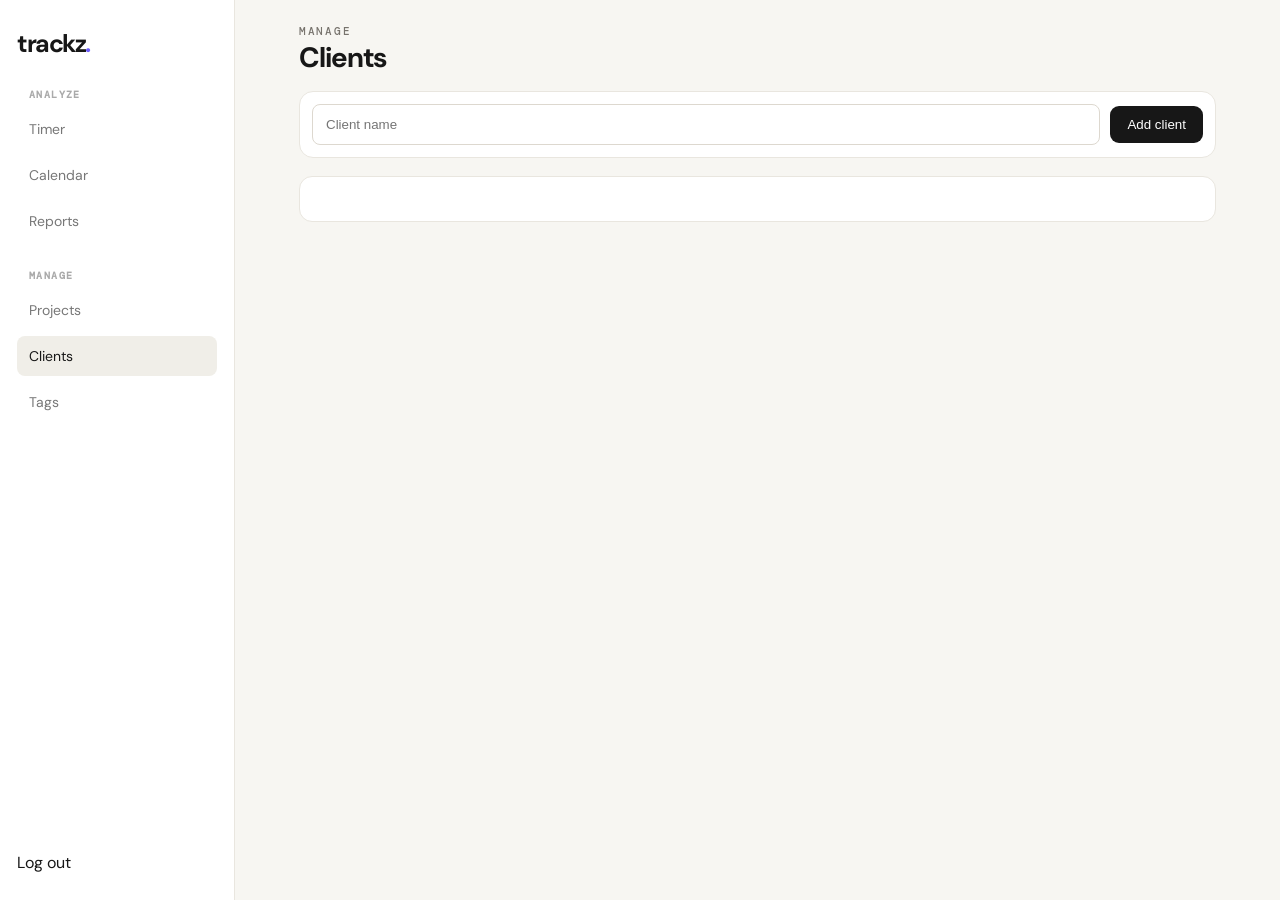
==== docs/clients.html @ 1e7710cb "Match the Toggl Track timer layout in Trackz style. Add the top entry bar, List/Calendar/Timesheet v" ====
<!doctype html>
<html>
<head>
  <meta charset="utf-8">
  <meta name="viewport" content="width=device-width,initial-scale=1">
  <title>Clients — Trackz</title>
  <link rel="stylesheet" href="css/trackz.css">
</head>
<body class="app">
  <aside>
    <a class="brand" href="timer.html">trackz<span>.</span></a>
    <p class="nav-label">Analyze</p>
    <nav class="side tight">
      <a href="timer.html">Timer</a>
      <a href="timer.html?view=calendar">Calendar</a>
      <a href="dashboard.html">Reports</a>
    </nav>
    <p class="nav-label">Manage</p>
    <nav class="side tight">
      <a href="projects.html">Projects</a>
      <a class="active" href="clients.html">Clients</a>
      <a href="tags.html">Tags</a>
    </nav>
    <div class="side-bottom"><a href="#" id="logout">Log out</a></div>
  </aside>
  <main class="content">
    <div id="trackbar"></div>
    <header class="top slim"><div><div class="eyebrow">MANAGE</div><h1>Clients</h1></div></header>
    <form class="quick-add" id="addClient">
      <input name="name" required placeholder="Client name">
      <button class="btn" type="submit">Add client</button>
    </form>
    <div id="list" class="panel"></div>
  </main>
  <script src="js/app.js"></script>
  <script>
    (async () => {
      await requireUser();
      await mountTrackbar();
      async function load() {
        const [clients, projects] = await Promise.all([api('/api/clients'), api('/api/projects')]);
        const names = [...clients.map(c => c.name), ...projects.map(p => p.client).filter(Boolean)];
        const unique = [...new Set(names)];
        document.querySelector('#list').innerHTML = unique.length
          ? unique.map(n => `<div class="row"><main><b>${esc(n)}</b><small>${projects.filter(p => p.client === n).length} projects</small></main></div>`).join('')
          : '<p class="empty-copy">Add a client, then attach it when you create a project.</p>';
      }
      document.querySelector('#addClient').onsubmit = async e => {
        e.preventDefault();
        const name = e.target.name.value.trim();
        await api('/api/clients', { method: 'POST', body: JSON.stringify({ name }) });
        e.target.reset();
        await load();
      };
      await load();
    })();
  </script>
</body>
</html>
---- docs/css/trackz.css ----
@import url('https://fonts.googleapis.com/css2?family=DM+Mono:wght@400;500&family=DM+Sans:wght@400;500;600;700&display=swap');
:root{--ink:#171717;--muted:#77736d;--line:#e9e6df;--paper:#f7f6f2;--white:#fff;--accent:#6d5dfc;--green:#21a36a}*{box-sizing:border-box}body{margin:0;color:var(--ink);background:var(--paper);font-family:'DM Sans',sans-serif}a{text-decoration:none;color:inherit}.brand{font-weight:700;font-size:25px;letter-spacing:-1.5px}.brand span{color:var(--accent)}.btn{border:0;background:var(--ink);color:#fff;border-radius:9px;padding:11px 17px;font:600 14px inherit;cursor:pointer;display:inline-flex;align-items:center;justify-content:center}.btn:hover{transform:translateY(-1px)}.btn.big{padding:14px 22px}.btn.ghost{background:transparent;color:var(--ink);border:1px solid var(--line)}.landing nav{height:78px;display:flex;align-items:center;justify-content:space-between;max-width:1160px;margin:auto;padding:0 28px}.landing nav div{display:flex;align-items:center;gap:24px;font-size:14px}.hero{max-width:1080px;margin:70px auto 90px;padding:0 30px;position:relative}.eyebrow{font:500 11px 'DM Mono';letter-spacing:1.7px;color:var(--muted)}h1{font-size:64px;line-height:1.03;letter-spacing:-3px;margin:14px 0 22px}.hero h1 em{font-style:normal;color:var(--accent)}.hero p{max-width:560px;color:var(--muted);font-size:19px;line-height:1.6}.actions{display:flex;gap:24px;align-items:center;margin-top:30px}.textlink{font-size:14px;font-weight:600}.hero-card{position:absolute;right:30px;top:55px;background:#171717;color:#fff;width:350px;padding:26px;border-radius:16px;box-shadow:0 24px 60px #0002;transform:rotate(2deg)}.mini-top{display:flex;justify-content:space-between;color:#aaa}.mini-top span{color:#65d59c;font-size:12px}.timer-preview{font:500 44px 'DM Mono';margin:50px 0 35px}.fake-row{border-top:1px solid #333;padding-top:18px;display:flex;gap:12px;align-items:center}.fake-row i{width:8px;height:8px;border-radius:50%;background:var(--accent)}.fake-row small{margin-left:auto;color:#aaa}.features{max-width:1080px;margin:auto;padding:45px 30px 100px;display:grid;grid-template-columns:repeat(3,1fr);gap:45px;border-top:1px solid var(--line)}.features b{font:12px 'DM Mono';color:var(--accent)}.features h3{font-size:20px;margin:18px 0 8px}.features p{color:var(--muted);line-height:1.6}footer{padding:30px;text-align:center;color:#aaa;font-size:12px}footer a{color:#888}.legal{max-width:760px;margin:40px auto 80px;padding:0 28px}.legal h1{font-size:48px;letter-spacing:-2px}.legal h2{font-size:22px;margin:36px 0 10px}.legal p{color:var(--muted);line-height:1.7;font-size:16px}.auth{min-height:100vh;display:grid;place-items:center;background:#171717}.auth-card{background:#fff;width:min(430px,calc(100% - 32px));padding:42px;border-radius:16px}.auth-card h1{font-size:36px;letter-spacing:-1.8px;margin:35px 0 8px}.auth-card p{color:var(--muted);line-height:1.5}.auth-card form{display:grid;gap:16px}label{font-size:13px;font-weight:600;display:grid;gap:7px}input,select,textarea{width:100%;border:1px solid #ddd8cf;border-radius:8px;padding:12px 13px;background:#fff;font:14px inherit;color:var(--ink);outline:none}input:focus,textarea:focus,select:focus{border-color:var(--accent)}textarea{min-height:100px;resize:vertical}.oauth{display:grid;gap:10px;margin-top:24px}.oauth a,.oauth-btn{border:1px solid var(--line);padding:12px;border-radius:8px;text-align:center;font-size:13px;font-weight:600;display:flex;align-items:center;justify-content:center;gap:10px}.oauth-btn svg{width:18px;height:18px;flex-shrink:0}.oauth-btn:hover{background:#f7f6f2}.oauth-page{min-height:100vh;display:grid;place-items:center;background:#f2f2f2}.oauth-page.github{background:#0d1117;color:#e6edf3}.oauth-shell{background:#fff;width:min(430px,calc(100% - 32px));padding:40px;border-radius:16px;box-shadow:0 16px 40px #0001}.oauth-page.github .oauth-shell{background:#161b22;border:1px solid #30363d;box-shadow:none}.oauth-brand{width:48px;height:48px;display:grid;place-items:center;margin-bottom:8px}.oauth-brand svg{width:40px;height:40px}.oauth-page h1{font-size:28px;letter-spacing:-1px;margin:8px 0}.oauth-page p{color:var(--muted);margin:0 0 24px}.oauth-page.github p{color:#8b949e}.oauth-page form{display:grid;gap:14px}.oauth-page .btn.big{width:100%}.oauth-page.github .btn{background:#238636}.oauth-page.google .btn{background:#1a73e8}.oauth-back{display:inline-block;margin-top:22px;font-size:13px;font-weight:600;color:var(--accent)}.oauth-page.github .oauth-back{color:#58a6ff}.connect-card{width:min(560px,calc(100% - 32px))}.setup-steps{margin:22px 0 8px;padding-left:20px;color:var(--muted);line-height:1.55;font-size:14px}.setup-steps li{margin:0 0 14px}.setup-steps a{color:var(--accent);font-weight:600}.setup-steps code{font:12px 'DM Mono',monospace;background:#f0eee8;padding:2px 6px;border-radius:4px}.copy-row{display:flex;gap:8px;margin-top:8px}.copy-row input{font:12px 'DM Mono',monospace}.or{display:flex;align-items:center;gap:10px;color:#aaa;margin:22px 0}.or:before,.or:after{content:'';height:1px;background:var(--line);flex:1}.or span{font-size:11px}.switch{text-align:center;margin-bottom:0}.switch a{color:var(--accent);font-weight:600}.error{color:#c0392b;font-size:13px}.app{min-height:100vh;display:flex}.app aside{width:235px;background:#fff;border-right:1px solid var(--line);padding:27px 17px;display:flex;flex-direction:column}.side{margin-top:55px;display:grid;gap:6px}.side a{padding:11px 12px;border-radius:8px;color:#777;display:flex;gap:12px;font-size:14px}.side a.active,.side a:hover{background:#f0eee8;color:var(--ink)}.side-bottom{margin-top:auto}.content{flex:1;padding:40px 5vw;max-width:1400px}.top{display:flex;align-items:center;justify-content:space-between;margin-bottom:35px}.top h1{font-size:38px;letter-spacing:-2px;margin:8px 0}.user{font-size:13px;font-weight:600}.stats{display:grid;grid-template-columns:repeat(4,1fr);gap:14px;margin-bottom:25px}.stats>div,.panel{background:#fff;border:1px solid var(--line);border-radius:13px;padding:22px}.stats span,.stats small{display:block;color:var(--muted);font-size:12px}.stats strong{display:block;font:500 28px 'DM Mono';margin:14px 0 7px}.grid{display:grid;grid-template-columns:1.4fr 1fr;gap:18px}.panel-head{display:flex;justify-content:space-between;align-items:center}.panel-head h2{font-size:16px;margin:0}.panel-head a{font-size:12px;color:var(--accent);font-weight:600}.list{margin-top:18px}.list:empty:after{content:'No activity yet.';display:block;color:#aaa;padding:25px 0;text-align:center}.row{display:flex;align-items:center;padding:15px 0;border-bottom:1px solid var(--line);gap:12px}.row:last-child{border:0}.dot{width:9px;height:9px;border-radius:50%}.row main{flex:1}.row main b{font-size:13px}.row main small{display:block;color:#999;margin-top:4px}.row>time{font:12px 'DM Mono'}.timer-panel{background:#171717;color:#fff;border-radius:16px;padding:45px;text-align:center;margin-bottom:20px}.timer-input{max-width:500px;background:#292929;border-color:#444;color:#fff;text-align:center;font-size:16px}.timer-panel select{max-width:500px;background:#292929;border-color:#444;color:#fff;margin:12px}.timer-panel #clock{font:500 70px 'DM Mono';margin:45px 0}.timer-btn{background:#fff;color:#171717;min-width:160px}.project-grid{display:grid;grid-template-columns:repeat(3,1fr);gap:16px}.project-card{background:#fff;border:1px solid var(--line);border-radius:13px;padding:22px;min-height:180px}.project-card .swatch{width:12px;height:12px;border-radius:50%;display:inline-block;margin-right:8px}.project-card h3{margin:30px 0 5px}.project-card p{color:#888;font-size:13px}.modal{position:fixed;inset:0;background:#0008;display:grid;place-items:center;padding:20px}.modal.hidden{display:none}.modal-card{background:#fff;border-radius:15px;padding:30px;width:min(500px,100%);position:relative}.modal-card h2{margin-top:0}.modal-card form{display:grid;gap:15px}.close{position:absolute;right:15px;top:12px;border:0;background:none;font-size:25px;cursor:pointer}@media(max-width:900px){.hero-card{position:relative;right:auto;top:auto;margin:50px 0 0;width:100%}.features{grid-template-columns:1fr}.stats{grid-template-columns:1fr 1fr}.grid,.project-grid{grid-template-columns:1fr}.app aside{width:65px;padding:20px 8px}.side span,.side-bottom span{display:none}.side a{justify-content:center}.content{padding:28px 18px}.top h1{font-size:30px}h1{font-size:46px}.landing nav div a:not(.btn){display:none}}@media(max-width:520px){.stats{grid-template-columns:1fr}.auth-card{padding:28px}.timer-panel{padding:28px 12px}.timer-panel #clock{font-size:42px}.hero{margin-top:40px}}
.app .content{padding-top:24px;max-width:none;width:100%}
.top.slim{margin-bottom:18px}
.top.slim h1{font-size:28px;letter-spacing:-1px;margin:6px 0 0}
.hint{color:var(--muted);margin:-4px 0 18px;font-size:14px}
.trackbar{display:flex;align-items:center;gap:10px;background:#fff;border:1px solid var(--line);border-radius:14px;padding:8px 8px 8px 16px;margin-bottom:22px;box-shadow:0 10px 30px #0000000c;position:sticky;top:12px;z-index:5}
.trackbar.running{box-shadow:0 0 0 2px #21a36a33,0 10px 30px #0000000c}
.trackbar input{border:0;flex:1;padding:12px 0;font-size:16px;background:transparent}
.trackbar input:focus{border:0}
.trackbar time{font:500 16px 'DM Mono';min-width:88px;text-align:right;color:var(--muted)}
.trackbar.running time{color:var(--green)}
.play{width:48px;height:48px;border:0;border-radius:50%;background:var(--green);color:#fff;font-size:16px;cursor:pointer;flex-shrink:0}
.play.stop{background:#e45656}
.project-pick{position:relative}
.project-btn{border:0;background:#f3f1eb;border-radius:8px;padding:10px 12px;font:600 13px inherit;cursor:pointer;display:flex;align-items:center;gap:8px;white-space:nowrap}
.project-menu{position:absolute;right:0;top:calc(100% + 8px);width:260px;background:#fff;border:1px solid var(--line);border-radius:12px;box-shadow:0 16px 40px #0002;padding:8px;z-index:8}
.project-menu.hidden{display:none}
.menu-item{width:100%;border:0;background:transparent;text-align:left;padding:9px 10px;border-radius:8px;display:flex;align-items:center;gap:8px;cursor:pointer;font:14px inherit}
.menu-item:hover{background:#f3f1eb}
.create-project{display:grid;gap:8px;padding:8px;border-top:1px solid var(--line);margin-top:6px}
.swatches{display:flex;gap:6px;flex-wrap:wrap}
.swatch-btn{width:18px;height:18px;border-radius:50%;border:2px solid transparent;padding:0;cursor:pointer}
.swatch-btn.on{border-color:#171717}
.day-group{background:#fff;border:1px solid var(--line);border-radius:14px;padding:8px 18px 4px;margin-bottom:14px}
.day-head{display:flex;justify-content:space-between;align-items:center;padding:12px 0 4px}
.day-head h2{font-size:15px;margin:0}
.day-head strong{font:500 13px 'DM Mono';color:var(--muted)}
.entry{display:flex;align-items:center;gap:12px;padding:12px 0;border-top:1px solid var(--line)}
.entry main{flex:1;min-width:0}
.entry main b{display:block;font-size:14px}
.entry main small{color:#999;font-size:12px}
.entry time{font:13px 'DM Mono'}
.entry.live{background:#f4fff8;margin:0 -18px;padding-left:18px;padding-right:18px}
.chip{display:inline-flex;align-items:center;gap:6px;background:#f3f1eb;border-radius:999px;padding:3px 8px;font-size:12px;font-weight:600;margin:6px 8px 4px 0}
.chip.muted{color:#999;font-weight:500}
.icon-btn{width:32px;height:32px;border:0;border-radius:8px;background:#f3f1eb;cursor:pointer}
.icon-btn:hover{background:#e8e4da}
.icon-btn.danger:hover{background:#fde8e8;color:#c0392b}
.quick-add{display:flex;gap:10px;align-items:center;flex-wrap:wrap;background:#fff;border:1px solid var(--line);border-radius:14px;padding:12px;margin-bottom:18px}
.quick-add input{flex:1;min-width:160px}
.project-top{display:flex;align-items:center;justify-content:space-between}
.project-meta{display:flex;justify-content:space-between;margin:18px 0 12px;font-size:13px;color:var(--muted)}
.project-meta strong{font:500 18px 'DM Mono';color:var(--ink)}
.project-actions{display:flex;gap:8px}
.project-actions .btn{flex:1}
.btn.danger{color:#c0392b}
.split{display:grid;grid-template-columns:1fr 1fr;gap:12px}
.week-nav{display:flex;gap:8px}
.cal{display:grid;grid-template-columns:56px repeat(7,1fr);gap:6px;min-height:620px}
.cal-hours{padding-top:52px}
.cal-hours div{height:44px;color:#aaa;font:11px 'DM Mono'}
.cal-day{background:#fff;border:1px solid var(--line);border-radius:12px;overflow:hidden}
.cal-day.today{border-color:#cfc8ff}
.cal-day header{display:flex;justify-content:space-between;align-items:center;padding:10px 10px 6px;font-size:12px;color:var(--muted)}
.cal-slots{position:relative;display:grid}
.cal-slot{height:44px;border:0;border-top:1px solid #f0eee8;background:transparent;cursor:pointer}
.cal-slot:hover{background:#f7f4ff}
.cal-block{position:absolute;left:6px;right:6px;border-radius:8px;color:#fff;padding:6px 8px;overflow:hidden;font-size:11px;text-align:left}
.cal-block.planned{outline:2px dashed #fff;outline-offset:-3px;opacity:.9}
.cal-block b{display:block;white-space:nowrap;overflow:hidden;text-overflow:ellipsis}
.cal-block button{position:absolute;top:2px;right:4px;border:0;background:transparent;color:#fff;cursor:pointer}
.bar{height:6px;background:#f0eee8;border-radius:99px;margin-top:8px;overflow:hidden}
.bar span{display:block;height:100%}
.panel.empty,.empty-copy{color:var(--muted);text-align:center;padding:28px 10px}
.features{grid-template-columns:repeat(4,1fr)}
@media(max-width:1100px){.cal{grid-template-columns:40px repeat(7,minmax(90px,1fr));overflow:auto}.features{grid-template-columns:1fr 1fr}.trackbar{flex-wrap:wrap}.trackbar input{min-width:200px}}
@media(max-width:900px){.features{grid-template-columns:1fr}.split,.quick-add{grid-template-columns:1fr}.quick-add{display:grid}}
.nav-label{margin:28px 12px 8px;font:600 10px 'DM Mono';letter-spacing:1.4px;color:#aaa;text-transform:uppercase}
.side.tight{margin-top:0}
.user-chip{font-size:13px;font-weight:600;padding:0 12px 10px}
.timer-page{background:#f3f1eb}
.timer-page .content,.workspace{flex:1;min-width:0;display:flex;flex-direction:column}
.workspace .trackbar{margin:0;border:0;border-bottom:1px solid var(--line);border-radius:0;position:sticky;top:0;box-shadow:0 8px 24px #0000000a}
.clock-input{width:92px;border:0;background:transparent;font:500 16px 'DM Mono';text-align:right;padding:0}
.trackbar.manual .clock-input{background:#f3f1eb;border-radius:8px;padding:8px}
.ghost-ico{border:0;background:transparent;width:36px;height:36px;border-radius:8px;color:#888;font:600 14px inherit;cursor:pointer}
.ghost-ico.on{color:var(--accent);background:#efeaff}
.mode-switch{display:flex;background:#f3f1eb;border-radius:8px;padding:3px}
.mode-switch button{border:0;background:transparent;width:32px;height:28px;border-radius:6px;cursor:pointer}
.mode-switch button.on{background:#fff;box-shadow:0 1px 4px #0001}
.workspace-body{display:flex;flex:1;min-height:0}
.workspace-main{flex:1;padding:18px 22px 48px;min-width:0}
.view-bar{display:flex;justify-content:space-between;align-items:center;gap:12px;margin-bottom:16px;flex-wrap:wrap}
.view-tabs{display:flex;background:#fff;border:1px solid var(--line);border-radius:10px;overflow:hidden}
.view-tabs button{border:0;background:transparent;padding:8px 14px;font:600 13px inherit;cursor:pointer;color:var(--muted)}
.view-tabs button.on{background:#171717;color:#fff}
.range-nav{display:flex;align-items:center;gap:8px}
.range-nav strong{font-size:14px;min-width:120px;text-align:center}
.insights{width:260px;background:#fff;border-left:1px solid var(--line);padding:18px 16px;flex-shrink:0}
.insights.hidden{display:none}
.insight-head{display:flex;justify-content:space-between;align-items:center;margin-bottom:12px}
.insight-head h2,.insights h3{font-size:13px;margin:18px 0 10px}
.stat-card{display:block;background:#f7f6f2;border-radius:12px;padding:14px;margin-bottom:10px}
.stat-card span,.stat-card small{display:block;color:var(--muted);font-size:12px}
.stat-card strong{display:block;font:500 22px 'DM Mono';margin:8px 0 4px}
.fav-list{display:grid;gap:8px}
.fav{border:1px solid var(--line);background:#fff;border-radius:10px;padding:8px 10px;text-align:left;cursor:pointer;display:flex;gap:8px;align-items:center}
.goal{display:grid;grid-template-columns:72px auto;gap:8px 10px;align-items:center}
.goal .bar{grid-column:1/-1}
.toggl-day{padding:0;overflow:hidden}
.toggl-day .day-head{padding:14px 18px;border-bottom:1px solid var(--line)}
.toggl-day .day-head small{display:block;color:var(--muted);font-weight:500;margin-top:2px}
.te{display:flex;align-items:center;gap:10px;padding:10px 16px;border-bottom:1px solid var(--line);background:#fff}
.te:hover{background:#fbfaf7}
.te.live{background:#f4fff8}
.te-desc{border:0;background:transparent;flex:1;min-width:140px;padding:6px 0;font:14px inherit}
.te-tags{display:flex;gap:4px;flex-wrap:wrap}
.tag{background:#efeaff;color:var(--accent);border-radius:999px;padding:2px 7px;font-size:11px;font-weight:600}
.te-range{color:#999;font:12px 'DM Mono';white-space:nowrap}
.te.group{flex-wrap:wrap}
.te.group .count{background:#171717;color:#fff;border-radius:999px;min-width:22px;height:22px;display:grid;place-items:center;font-size:11px}
.group-kids{width:100%;display:none}
.te.group:hover .group-kids,.te.group:focus-within .group-kids{display:block}
.empty-timer{text-align:center;padding:80px 20px;color:var(--muted)}
.empty-timer h2{font-size:28px;letter-spacing:-1px;margin:0 0 8px;color:var(--ink)}
.sheet{overflow:auto;background:#fff;border:1px solid var(--line);border-radius:12px}
.sheet table{width:100%;border-collapse:collapse;font-size:13px}
.sheet th,.sheet td{padding:10px;border-bottom:1px solid var(--line);text-align:center}
.sheet th:first-child,.sheet td:first-child{text-align:left}
.menu-item small{display:block;color:#999;font-size:11px;margin-left:17px}
@media(max-width:980px){.insights{display:none}.te-range{display:none}}
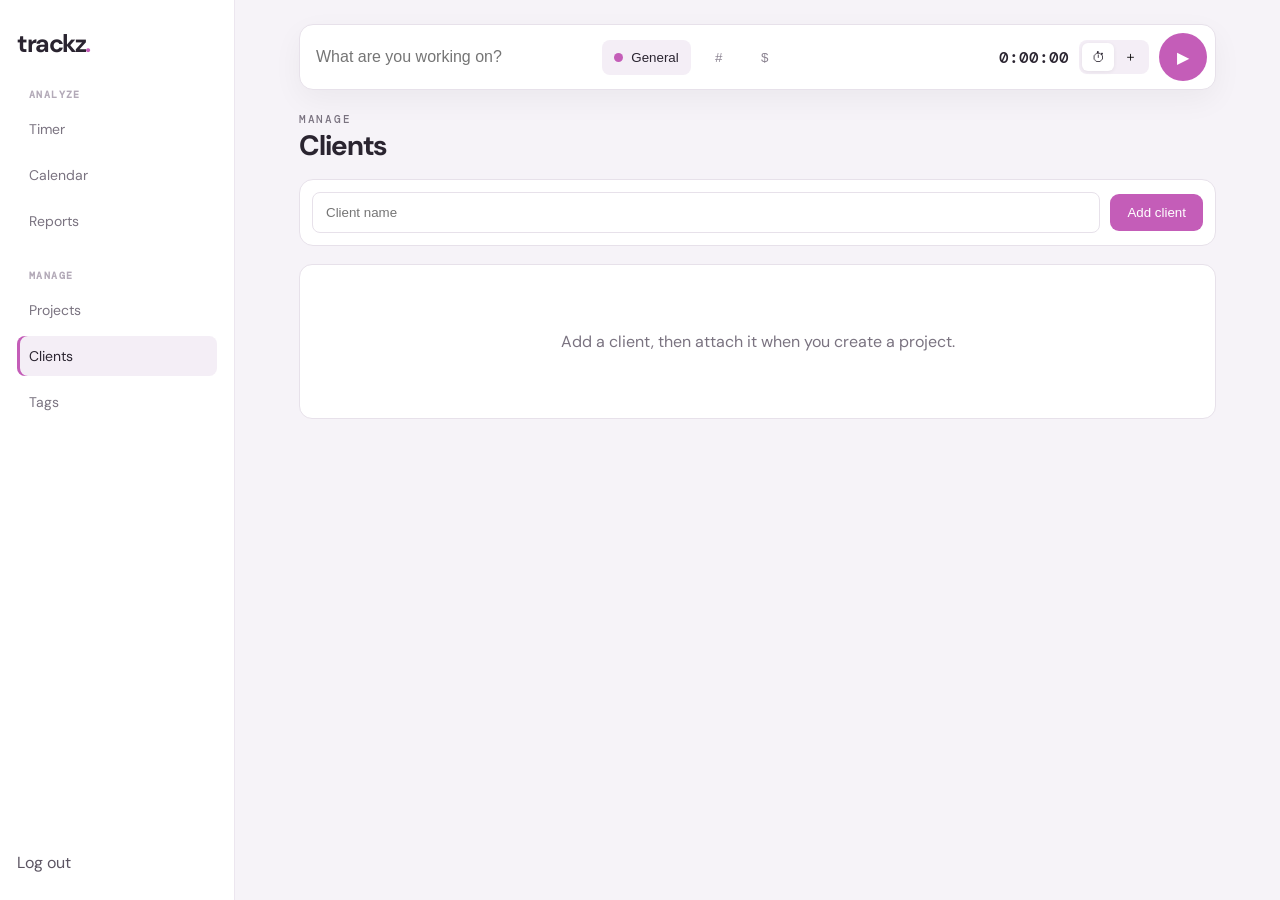
==== commit 38540134: "Fix live timer so projects actually keep time. Seed a General project, attach every timer to it, sho" ====
--- a/docs/clients.html
+++ b/docs/clients.html
@@ -4,7 +4,7 @@
   <meta charset="utf-8">
   <meta name="viewport" content="width=device-width,initial-scale=1">
   <title>Clients — Trackz</title>
-  <link rel="stylesheet" href="css/trackz.css">
+  <link rel="stylesheet" href="css/trackz.css?v=3">
 </head>
 <body class="app">
   <aside>
@@ -32,7 +32,7 @@
     </form>
     <div id="list" class="panel"></div>
   </main>
-  <script src="js/app.js"></script>
+  <script src="js/app.js?v=3"></script>
   <script>
     (async () => {
       await requireUser();
--- a/docs/css/trackz.css
+++ b/docs/css/trackz.css
@@ -120,3 +120,94 @@
 .sheet th:first-child,.sheet td:first-child{text-align:left}
 .menu-item small{display:block;color:#999;font-size:11px;margin-left:17px}
 @media(max-width:980px){.insights{display:none}.te-range{display:none}}
+.desc-wrap{position:relative;flex:1;min-width:160px}
+.desc-wrap input{width:100%}
+.suggest{position:absolute;left:0;right:0;top:100%;background:#fff;border:1px solid var(--line);border-radius:10px;box-shadow:0 12px 30px #0002;z-index:9;padding:6px}
+.suggest button{display:block;width:100%;border:0;background:transparent;text-align:left;padding:8px 10px;border-radius:8px;cursor:pointer}
+.suggest button:hover{background:#f3f1eb}
+.check{display:flex;align-items:center;gap:8px;font-weight:600}
+.check input{width:auto}
+.te .pick{width:auto}
+.chip-btn{border:0;background:transparent;padding:0;cursor:pointer}
+.te-dur{width:78px;border:0;background:transparent;font:13px 'DM Mono';text-align:right}
+.te-range{border:0;background:transparent;color:#999;font:12px 'DM Mono';cursor:pointer}
+.more{position:relative}
+.more-menu{position:absolute;right:0;top:32px;background:#fff;border:1px solid var(--line);border-radius:10px;box-shadow:0 12px 30px #0002;min-width:170px;z-index:8;padding:6px}
+.more-menu button{display:block;width:100%;border:0;background:transparent;text-align:left;padding:8px 10px;cursor:pointer;border-radius:8px}
+.more-menu button:hover{background:#f3f1eb}
+.te.group.open .group-kids{display:block}
+.bulk-bar{display:flex;gap:10px;align-items:center;background:#171717;color:#fff;border-radius:10px;padding:10px 14px;margin-bottom:12px}
+.bulk-bar button{border:0;background:#fff;color:#171717;border-radius:8px;padding:6px 10px;cursor:pointer;font:600 12px inherit}
+.bulk-bar .danger{background:#e45656;color:#fff}
+.editor-actions{display:flex;flex-wrap:wrap;gap:8px}
+.keys{padding-left:0;list-style:none}
+.keys li{display:flex;gap:10px;align-items:center;margin:10px 0}
+kbd{background:#f3f1eb;border:1px solid var(--line);border-radius:6px;padding:2px 7px;font:12px 'DM Mono'}
+#toast{position:fixed;right:20px;bottom:20px;background:#171717;color:#fff;padding:12px 16px;border-radius:12px;display:none;gap:12px;align-items:center;z-index:20}
+#toast.show{display:flex}
+#toast button{border:0;background:#fff;color:#171717;border-radius:8px;padding:6px 10px;cursor:pointer;font:600 12px inherit}
+.focus{position:fixed;inset:0;background:#171717ee;color:#fff;display:grid;place-items:center;z-index:30;text-align:center}
+.focus.hidden{display:none}
+.focus .close{position:absolute;right:24px;top:18px;color:#fff}
+#focusClock{font:500 72px 'DM Mono';margin:10px 0 24px}
+.cal-slot.half{height:22px}
+.cal-block .resize{position:absolute;left:0;right:0;bottom:0;height:8px;cursor:ns-resize}
+.cal-daytotals{display:grid;grid-template-columns:56px repeat(7,1fr);gap:6px;margin-bottom:8px;font:12px 'DM Mono';color:var(--muted);text-align:center}
+.cal-daytotals::before{content:''}
+.sheet-cell{width:100%;border:0;background:transparent;text-align:center;font:13px 'DM Mono'}
+.sheet .totals{font-weight:700;background:#f7f6f2}
+.muted{color:#bbb}
+[hidden],.hidden,.modal[hidden],.bulk-bar[hidden]{display:none!important}
+.app{--ink:#2a2430;--muted:#7a7380;--line:#e7e1ea;--paper:#f6f3f8;--white:#fff;--accent:#c45db8;--green:#2f9e6d;background:#f6f3f8;color:#2a2430}
+.app aside{background:#fff;border-right:1px solid #ece6ef;color:#5c5563}
+.app .side a{color:#7a7380}
+.app .side a.active,.app .side a:hover{background:#f4eef6;color:#2a2430;box-shadow:inset 3px 0 0 #c45db8}
+.app .brand{color:#2a2430}
+.app .btn{background:#c45db8;color:#fff}
+.app .btn.ghost{background:transparent;color:#2a2430;border-color:#e7e1ea}
+.app input,.app select,.app textarea{background:#fff;border-color:#e7e1ea;color:#2a2430}
+.timer-page{background:#f6f3f8}
+.workspace .trackbar{background:#fff;border-bottom:1px solid #ece6ef;box-shadow:0 10px 30px #2a243008}
+.trackbar input,.clock-input{color:#2a2430}
+.play{background:#c45db8;color:#fff}
+.play.stop{background:#e05656}
+.project-btn,.mode-switch{background:#f4eef6;color:#2a2430}
+.mode-switch button.on{background:#fff;color:#2a2430}
+.ghost-ico{color:#8a8290}
+.ghost-ico.on{color:#c45db8;background:#f4eef6}
+.workspace-main{padding:16px 20px 40px}
+.view-bar{margin-bottom:12px}
+.week-pill{border:0;background:#fff;color:#2a2430;border-radius:10px;padding:8px 12px;font:600 13px inherit;cursor:pointer;border:1px solid #ece6ef}
+.week-total{color:#7a7380;font-size:12px;letter-spacing:.4px;text-transform:uppercase}
+.week-total strong{display:inline-block;margin-left:6px;color:#2a2430;font:500 14px 'DM Mono';text-transform:none}
+.view-tabs{background:#fff;border:1px solid #ece6ef}
+.view-tabs button{color:#7a7380}
+.view-tabs button.on{background:#c45db8;color:#fff}
+.insights{background:#fff;border-left:1px solid #ece6ef}
+.stat-card,.fav,.day-group,.te,.sheet,.project-menu,.more-menu,.suggest,.modal-card{background:#fff;border-color:#ece6ef;color:#2a2430}
+.te:hover{background:#fbf8fc}
+.graph{display:grid;grid-template-columns:58px repeat(7,minmax(0,1fr));background:#fff;border:1px solid #ece6ef;border-radius:16px;overflow:hidden;min-height:calc(var(--hours,15) * var(--row,48px) + 62px);box-shadow:0 16px 40px #2a24300a}
+.graph-corner{border-bottom:1px solid #f0ebf2;border-right:1px solid #f0ebf2}
+.graph-dayhead{padding:10px 8px;border-bottom:1px solid #f0ebf2;border-right:1px solid #f0ebf2;text-align:center}
+.graph-dayhead b{display:block;font-size:13px;letter-spacing:.4px}
+.graph-dayhead span{display:block;margin-top:4px;color:#7a7380;font:12px 'DM Mono'}
+.graph-dayhead.today{color:#c45db8}
+.graph-dayhead.today span{color:#c45db8}
+.graph-hours{border-right:1px solid #f0ebf2}
+.graph-hours div{height:var(--row,48px);color:#b3aab8;font:11px 'DM Mono';padding:4px 6px 0 0;text-align:right}
+.graph-col{position:relative;border-right:1px solid #f0ebf2;min-height:calc(var(--hours,15) * var(--row,48px));background-image:linear-gradient(#e4dce8 1px,transparent 1px);background-size:100% var(--row,48px)}
+.cal-hint{margin:0 0 12px;color:#7a7380;font-size:13px}
+.cal-block.live{box-shadow:0 0 0 2px #fff,0 8px 16px #c45db833}
+.graph-col.today{background-color:#c45db80a}
+.cal-slots{position:absolute;inset:0;display:grid}
+.now-line{position:absolute;left:0;right:0;height:0;border-top:2px solid #c45db8;z-index:3;pointer-events:none}
+.now-line i{position:absolute;left:-5px;top:-5px;width:10px;height:10px;border-radius:50%;background:#c45db8}
+.cal-block{position:absolute;left:6px;right:6px;border-radius:8px;color:#fff;padding:6px 8px;overflow:hidden;font-size:11px;z-index:2;box-shadow:0 8px 16px #2a243014}
+.bulk-bar{background:#2a2430}
+.empty-timer h2{color:#2a2430}
+.nav-label{color:#b3aab8}
+.project-strip{display:flex;gap:8px;flex-wrap:wrap;margin:0 0 14px}
+.proj-chip{border:1px solid #ece6ef;background:#fff;border-radius:999px;padding:8px 12px;display:inline-flex;align-items:center;gap:8px;cursor:pointer;font:600 13px inherit}
+.proj-chip span{color:#7a7380;font:12px 'DM Mono'}
+.proj-chip.add{color:#c45db8}
+.proj-chip.on{border-color:#c45db8;background:#f8eef6}
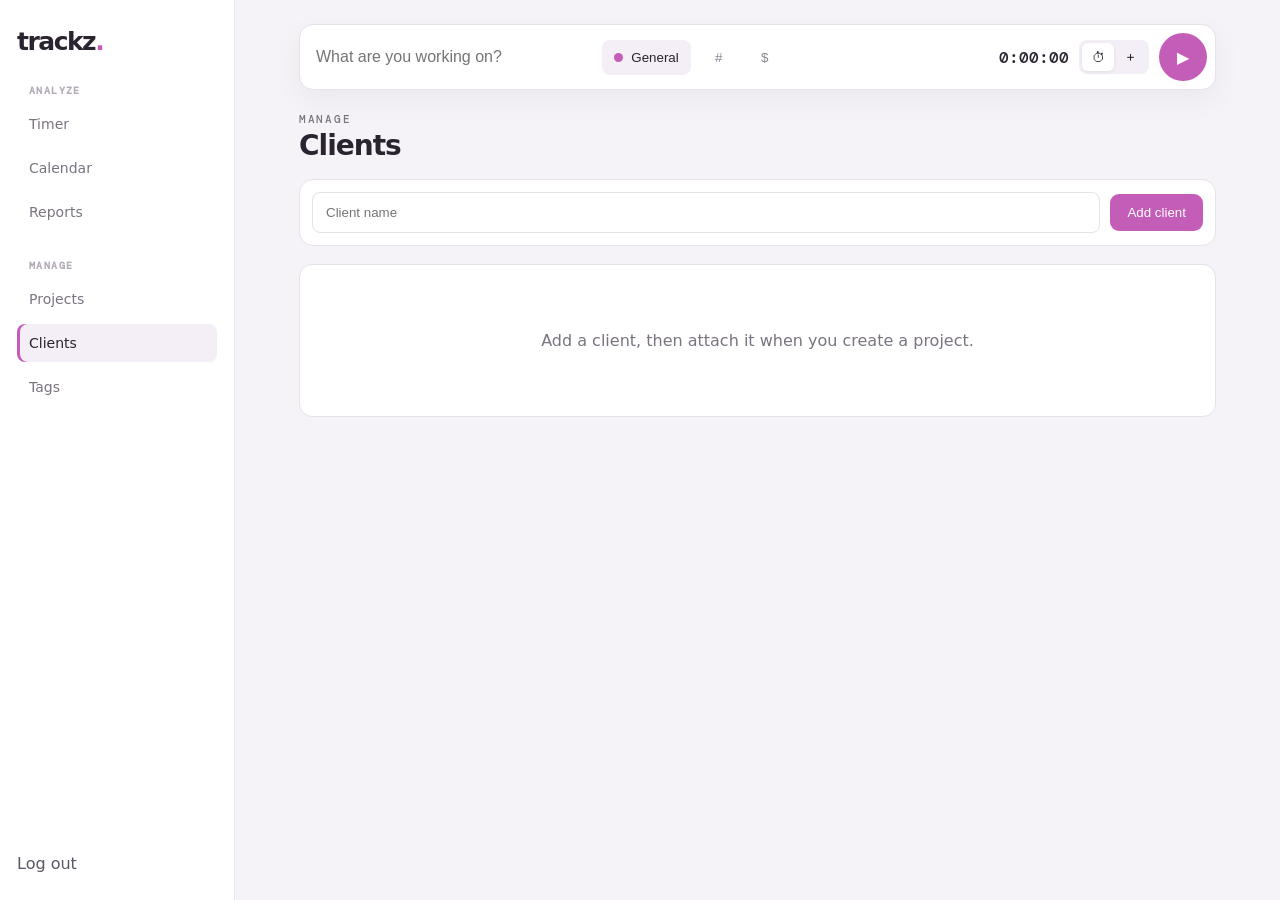
==== commit 31f9f03d: "Make calendar text readable and add nested sub-projects. Use Toggl-style light blocks so labels stay" ====
--- a/docs/clients.html
+++ b/docs/clients.html
@@ -4,11 +4,11 @@
   <meta charset="utf-8">
   <meta name="viewport" content="width=device-width,initial-scale=1">
   <title>Clients — Trackz</title>
-  <link rel="stylesheet" href="css/trackz.css?v=3">
+  <link rel="stylesheet" href="css/trackz.css?v=5">
 </head>
 <body class="app">
   <aside>
-    <a class="brand" href="timer.html">trackz<span>.</span></a>
+    <a class="brand" href="index.html">trackz<span>.</span></a>
     <p class="nav-label">Analyze</p>
     <nav class="side tight">
       <a href="timer.html">Timer</a>
@@ -32,7 +32,7 @@
     </form>
     <div id="list" class="panel"></div>
   </main>
-  <script src="js/app.js?v=3"></script>
+  <script src="js/app.js?v=5"></script>
   <script>
     (async () => {
       await requireUser();
--- a/docs/css/trackz.css
+++ b/docs/css/trackz.css
@@ -1,5 +1,5 @@
 @import url('https://fonts.googleapis.com/css2?family=DM+Mono:wght@400;500&family=DM+Sans:wght@400;500;600;700&display=swap');
-:root{--ink:#171717;--muted:#77736d;--line:#e9e6df;--paper:#f7f6f2;--white:#fff;--accent:#6d5dfc;--green:#21a36a}*{box-sizing:border-box}body{margin:0;color:var(--ink);background:var(--paper);font-family:'DM Sans',sans-serif}a{text-decoration:none;color:inherit}.brand{font-weight:700;font-size:25px;letter-spacing:-1.5px}.brand span{color:var(--accent)}.btn{border:0;background:var(--ink);color:#fff;border-radius:9px;padding:11px 17px;font:600 14px inherit;cursor:pointer;display:inline-flex;align-items:center;justify-content:center}.btn:hover{transform:translateY(-1px)}.btn.big{padding:14px 22px}.btn.ghost{background:transparent;color:var(--ink);border:1px solid var(--line)}.landing nav{height:78px;display:flex;align-items:center;justify-content:space-between;max-width:1160px;margin:auto;padding:0 28px}.landing nav div{display:flex;align-items:center;gap:24px;font-size:14px}.hero{max-width:1080px;margin:70px auto 90px;padding:0 30px;position:relative}.eyebrow{font:500 11px 'DM Mono';letter-spacing:1.7px;color:var(--muted)}h1{font-size:64px;line-height:1.03;letter-spacing:-3px;margin:14px 0 22px}.hero h1 em{font-style:normal;color:var(--accent)}.hero p{max-width:560px;color:var(--muted);font-size:19px;line-height:1.6}.actions{display:flex;gap:24px;align-items:center;margin-top:30px}.textlink{font-size:14px;font-weight:600}.hero-card{position:absolute;right:30px;top:55px;background:#171717;color:#fff;width:350px;padding:26px;border-radius:16px;box-shadow:0 24px 60px #0002;transform:rotate(2deg)}.mini-top{display:flex;justify-content:space-between;color:#aaa}.mini-top span{color:#65d59c;font-size:12px}.timer-preview{font:500 44px 'DM Mono';margin:50px 0 35px}.fake-row{border-top:1px solid #333;padding-top:18px;display:flex;gap:12px;align-items:center}.fake-row i{width:8px;height:8px;border-radius:50%;background:var(--accent)}.fake-row small{margin-left:auto;color:#aaa}.features{max-width:1080px;margin:auto;padding:45px 30px 100px;display:grid;grid-template-columns:repeat(3,1fr);gap:45px;border-top:1px solid var(--line)}.features b{font:12px 'DM Mono';color:var(--accent)}.features h3{font-size:20px;margin:18px 0 8px}.features p{color:var(--muted);line-height:1.6}footer{padding:30px;text-align:center;color:#aaa;font-size:12px}footer a{color:#888}.legal{max-width:760px;margin:40px auto 80px;padding:0 28px}.legal h1{font-size:48px;letter-spacing:-2px}.legal h2{font-size:22px;margin:36px 0 10px}.legal p{color:var(--muted);line-height:1.7;font-size:16px}.auth{min-height:100vh;display:grid;place-items:center;background:#171717}.auth-card{background:#fff;width:min(430px,calc(100% - 32px));padding:42px;border-radius:16px}.auth-card h1{font-size:36px;letter-spacing:-1.8px;margin:35px 0 8px}.auth-card p{color:var(--muted);line-height:1.5}.auth-card form{display:grid;gap:16px}label{font-size:13px;font-weight:600;display:grid;gap:7px}input,select,textarea{width:100%;border:1px solid #ddd8cf;border-radius:8px;padding:12px 13px;background:#fff;font:14px inherit;color:var(--ink);outline:none}input:focus,textarea:focus,select:focus{border-color:var(--accent)}textarea{min-height:100px;resize:vertical}.oauth{display:grid;gap:10px;margin-top:24px}.oauth a,.oauth-btn{border:1px solid var(--line);padding:12px;border-radius:8px;text-align:center;font-size:13px;font-weight:600;display:flex;align-items:center;justify-content:center;gap:10px}.oauth-btn svg{width:18px;height:18px;flex-shrink:0}.oauth-btn:hover{background:#f7f6f2}.oauth-page{min-height:100vh;display:grid;place-items:center;background:#f2f2f2}.oauth-page.github{background:#0d1117;color:#e6edf3}.oauth-shell{background:#fff;width:min(430px,calc(100% - 32px));padding:40px;border-radius:16px;box-shadow:0 16px 40px #0001}.oauth-page.github .oauth-shell{background:#161b22;border:1px solid #30363d;box-shadow:none}.oauth-brand{width:48px;height:48px;display:grid;place-items:center;margin-bottom:8px}.oauth-brand svg{width:40px;height:40px}.oauth-page h1{font-size:28px;letter-spacing:-1px;margin:8px 0}.oauth-page p{color:var(--muted);margin:0 0 24px}.oauth-page.github p{color:#8b949e}.oauth-page form{display:grid;gap:14px}.oauth-page .btn.big{width:100%}.oauth-page.github .btn{background:#238636}.oauth-page.google .btn{background:#1a73e8}.oauth-back{display:inline-block;margin-top:22px;font-size:13px;font-weight:600;color:var(--accent)}.oauth-page.github .oauth-back{color:#58a6ff}.connect-card{width:min(560px,calc(100% - 32px))}.setup-steps{margin:22px 0 8px;padding-left:20px;color:var(--muted);line-height:1.55;font-size:14px}.setup-steps li{margin:0 0 14px}.setup-steps a{color:var(--accent);font-weight:600}.setup-steps code{font:12px 'DM Mono',monospace;background:#f0eee8;padding:2px 6px;border-radius:4px}.copy-row{display:flex;gap:8px;margin-top:8px}.copy-row input{font:12px 'DM Mono',monospace}.or{display:flex;align-items:center;gap:10px;color:#aaa;margin:22px 0}.or:before,.or:after{content:'';height:1px;background:var(--line);flex:1}.or span{font-size:11px}.switch{text-align:center;margin-bottom:0}.switch a{color:var(--accent);font-weight:600}.error{color:#c0392b;font-size:13px}.app{min-height:100vh;display:flex}.app aside{width:235px;background:#fff;border-right:1px solid var(--line);padding:27px 17px;display:flex;flex-direction:column}.side{margin-top:55px;display:grid;gap:6px}.side a{padding:11px 12px;border-radius:8px;color:#777;display:flex;gap:12px;font-size:14px}.side a.active,.side a:hover{background:#f0eee8;color:var(--ink)}.side-bottom{margin-top:auto}.content{flex:1;padding:40px 5vw;max-width:1400px}.top{display:flex;align-items:center;justify-content:space-between;margin-bottom:35px}.top h1{font-size:38px;letter-spacing:-2px;margin:8px 0}.user{font-size:13px;font-weight:600}.stats{display:grid;grid-template-columns:repeat(4,1fr);gap:14px;margin-bottom:25px}.stats>div,.panel{background:#fff;border:1px solid var(--line);border-radius:13px;padding:22px}.stats span,.stats small{display:block;color:var(--muted);font-size:12px}.stats strong{display:block;font:500 28px 'DM Mono';margin:14px 0 7px}.grid{display:grid;grid-template-columns:1.4fr 1fr;gap:18px}.panel-head{display:flex;justify-content:space-between;align-items:center}.panel-head h2{font-size:16px;margin:0}.panel-head a{font-size:12px;color:var(--accent);font-weight:600}.list{margin-top:18px}.list:empty:after{content:'No activity yet.';display:block;color:#aaa;padding:25px 0;text-align:center}.row{display:flex;align-items:center;padding:15px 0;border-bottom:1px solid var(--line);gap:12px}.row:last-child{border:0}.dot{width:9px;height:9px;border-radius:50%}.row main{flex:1}.row main b{font-size:13px}.row main small{display:block;color:#999;margin-top:4px}.row>time{font:12px 'DM Mono'}.timer-panel{background:#171717;color:#fff;border-radius:16px;padding:45px;text-align:center;margin-bottom:20px}.timer-input{max-width:500px;background:#292929;border-color:#444;color:#fff;text-align:center;font-size:16px}.timer-panel select{max-width:500px;background:#292929;border-color:#444;color:#fff;margin:12px}.timer-panel #clock{font:500 70px 'DM Mono';margin:45px 0}.timer-btn{background:#fff;color:#171717;min-width:160px}.project-grid{display:grid;grid-template-columns:repeat(3,1fr);gap:16px}.project-card{background:#fff;border:1px solid var(--line);border-radius:13px;padding:22px;min-height:180px}.project-card .swatch{width:12px;height:12px;border-radius:50%;display:inline-block;margin-right:8px}.project-card h3{margin:30px 0 5px}.project-card p{color:#888;font-size:13px}.modal{position:fixed;inset:0;background:#0008;display:grid;place-items:center;padding:20px}.modal.hidden{display:none}.modal-card{background:#fff;border-radius:15px;padding:30px;width:min(500px,100%);position:relative}.modal-card h2{margin-top:0}.modal-card form{display:grid;gap:15px}.close{position:absolute;right:15px;top:12px;border:0;background:none;font-size:25px;cursor:pointer}@media(max-width:900px){.hero-card{position:relative;right:auto;top:auto;margin:50px 0 0;width:100%}.features{grid-template-columns:1fr}.stats{grid-template-columns:1fr 1fr}.grid,.project-grid{grid-template-columns:1fr}.app aside{width:65px;padding:20px 8px}.side span,.side-bottom span{display:none}.side a{justify-content:center}.content{padding:28px 18px}.top h1{font-size:30px}h1{font-size:46px}.landing nav div a:not(.btn){display:none}}@media(max-width:520px){.stats{grid-template-columns:1fr}.auth-card{padding:28px}.timer-panel{padding:28px 12px}.timer-panel #clock{font-size:42px}.hero{margin-top:40px}}
+:root{--ink:#171717;--muted:#77736d;--line:#e9e6df;--paper:#f7f6f2;--white:#fff;--accent:#6d5dfc;--green:#21a36a}*{box-sizing:border-box}html{-webkit-font-smoothing:antialiased;-moz-osx-font-smoothing:grayscale;text-rendering:optimizeLegibility}body{margin:0;color:var(--ink);background:var(--paper);font-family:'Segoe UI',system-ui,'DM Sans',sans-serif}a{text-decoration:none;color:inherit}.brand{font-weight:700;font-size:25px;letter-spacing:-1.5px}.brand span{color:var(--accent)}.btn{border:0;background:var(--ink);color:#fff;border-radius:9px;padding:11px 17px;font:600 14px inherit;cursor:pointer;display:inline-flex;align-items:center;justify-content:center}.btn:hover{transform:translateY(-1px)}.btn.big{padding:14px 22px}.btn.ghost{background:transparent;color:var(--ink);border:1px solid var(--line)}.landing nav{height:78px;display:flex;align-items:center;justify-content:space-between;max-width:1160px;margin:auto;padding:0 28px}.landing nav div{display:flex;align-items:center;gap:24px;font-size:14px}.hero{max-width:1080px;margin:70px auto 90px;padding:0 30px;position:relative}.eyebrow{font:500 11px 'DM Mono';letter-spacing:1.7px;color:var(--muted)}h1{font-size:64px;line-height:1.03;letter-spacing:-3px;margin:14px 0 22px}.hero h1 em{font-style:normal;color:var(--accent)}.hero p{max-width:560px;color:var(--muted);font-size:19px;line-height:1.6}.actions{display:flex;gap:24px;align-items:center;margin-top:30px}.textlink{font-size:14px;font-weight:600}.hero-card{position:absolute;right:30px;top:55px;background:#171717;color:#fff;width:350px;padding:26px;border-radius:16px;box-shadow:0 24px 60px #0002;transform:rotate(2deg)}.mini-top{display:flex;justify-content:space-between;color:#aaa}.mini-top span{color:#65d59c;font-size:12px}.timer-preview{font:500 44px 'DM Mono';margin:50px 0 35px}.fake-row{border-top:1px solid #333;padding-top:18px;display:flex;gap:12px;align-items:center}.fake-row i{width:8px;height:8px;border-radius:50%;background:var(--accent)}.fake-row small{margin-left:auto;color:#aaa}.features{max-width:1080px;margin:auto;padding:45px 30px 100px;display:grid;grid-template-columns:repeat(3,1fr);gap:45px;border-top:1px solid var(--line)}.features b{font:12px 'DM Mono';color:var(--accent)}.features h3{font-size:20px;margin:18px 0 8px}.features p{color:var(--muted);line-height:1.6}footer{padding:30px;text-align:center;color:#aaa;font-size:12px}footer a{color:#888}.legal{max-width:760px;margin:40px auto 80px;padding:0 28px}.legal h1{font-size:48px;letter-spacing:-2px}.legal h2{font-size:22px;margin:36px 0 10px}.legal p{color:var(--muted);line-height:1.7;font-size:16px}.auth{min-height:100vh;display:grid;place-items:center;background:#171717}.auth-card{background:#fff;width:min(430px,calc(100% - 32px));padding:42px;border-radius:16px}.auth-card h1{font-size:36px;letter-spacing:-1.8px;margin:35px 0 8px}.auth-card p{color:var(--muted);line-height:1.5}.auth-card form{display:grid;gap:16px}label{font-size:13px;font-weight:600;display:grid;gap:7px}input,select,textarea{width:100%;border:1px solid #ddd8cf;border-radius:8px;padding:12px 13px;background:#fff;font:14px inherit;color:var(--ink);outline:none}input:focus,textarea:focus,select:focus{border-color:var(--accent)}textarea{min-height:100px;resize:vertical}.oauth{display:grid;gap:10px;margin-top:24px}.oauth a,.oauth-btn{border:1px solid var(--line);padding:12px;border-radius:8px;text-align:center;font-size:13px;font-weight:600;display:flex;align-items:center;justify-content:center;gap:10px}.oauth-btn svg{width:18px;height:18px;flex-shrink:0}.oauth-btn:hover{background:#f7f6f2}.oauth-page{min-height:100vh;display:grid;place-items:center;background:#f2f2f2}.oauth-page.github{background:#0d1117;color:#e6edf3}.oauth-shell{background:#fff;width:min(430px,calc(100% - 32px));padding:40px;border-radius:16px;box-shadow:0 16px 40px #0001}.oauth-page.github .oauth-shell{background:#161b22;border:1px solid #30363d;box-shadow:none}.oauth-brand{width:48px;height:48px;display:grid;place-items:center;margin-bottom:8px}.oauth-brand svg{width:40px;height:40px}.oauth-page h1{font-size:28px;letter-spacing:-1px;margin:8px 0}.oauth-page p{color:var(--muted);margin:0 0 24px}.oauth-page.github p{color:#8b949e}.oauth-page form{display:grid;gap:14px}.oauth-page .btn.big{width:100%}.oauth-page.github .btn{background:#238636}.oauth-page.google .btn{background:#1a73e8}.oauth-back{display:inline-block;margin-top:22px;font-size:13px;font-weight:600;color:var(--accent)}.oauth-page.github .oauth-back{color:#58a6ff}.connect-card{width:min(560px,calc(100% - 32px))}.setup-steps{margin:22px 0 8px;padding-left:20px;color:var(--muted);line-height:1.55;font-size:14px}.setup-steps li{margin:0 0 14px}.setup-steps a{color:var(--accent);font-weight:600}.setup-steps code{font:12px 'DM Mono',monospace;background:#f0eee8;padding:2px 6px;border-radius:4px}.copy-row{display:flex;gap:8px;margin-top:8px}.copy-row input{font:12px 'DM Mono',monospace}.or{display:flex;align-items:center;gap:10px;color:#aaa;margin:22px 0}.or:before,.or:after{content:'';height:1px;background:var(--line);flex:1}.or span{font-size:11px}.switch{text-align:center;margin-bottom:0}.switch a{color:var(--accent);font-weight:600}.error{color:#c0392b;font-size:13px}.app{min-height:100vh;display:flex}.app aside{width:235px;background:#fff;border-right:1px solid var(--line);padding:27px 17px;display:flex;flex-direction:column}.side{margin-top:55px;display:grid;gap:6px}.side a{padding:11px 12px;border-radius:8px;color:#777;display:flex;gap:12px;font-size:14px}.side a.active,.side a:hover{background:#f0eee8;color:var(--ink)}.side-bottom{margin-top:auto}.content{flex:1;padding:40px 5vw;max-width:1400px}.top{display:flex;align-items:center;justify-content:space-between;margin-bottom:35px}.top h1{font-size:38px;letter-spacing:-2px;margin:8px 0}.user{font-size:13px;font-weight:600}.stats{display:grid;grid-template-columns:repeat(4,1fr);gap:14px;margin-bottom:25px}.stats>div,.panel{background:#fff;border:1px solid var(--line);border-radius:13px;padding:22px}.stats span,.stats small{display:block;color:var(--muted);font-size:12px}.stats strong{display:block;font:500 28px 'DM Mono';margin:14px 0 7px}.grid{display:grid;grid-template-columns:1.4fr 1fr;gap:18px}.panel-head{display:flex;justify-content:space-between;align-items:center}.panel-head h2{font-size:16px;margin:0}.panel-head a{font-size:12px;color:var(--accent);font-weight:600}.list{margin-top:18px}.list:empty:after{content:'No activity yet.';display:block;color:#aaa;padding:25px 0;text-align:center}.row{display:flex;align-items:center;padding:15px 0;border-bottom:1px solid var(--line);gap:12px}.row:last-child{border:0}.dot{width:9px;height:9px;border-radius:50%}.row main{flex:1}.row main b{font-size:13px}.row main small{display:block;color:#999;margin-top:4px}.row>time{font:12px 'DM Mono'}.timer-panel{background:#171717;color:#fff;border-radius:16px;padding:45px;text-align:center;margin-bottom:20px}.timer-input{max-width:500px;background:#292929;border-color:#444;color:#fff;text-align:center;font-size:16px}.timer-panel select{max-width:500px;background:#292929;border-color:#444;color:#fff;margin:12px}.timer-panel #clock{font:500 70px 'DM Mono';margin:45px 0}.timer-btn{background:#fff;color:#171717;min-width:160px}.project-grid{display:grid;grid-template-columns:repeat(3,1fr);gap:16px}.project-card{background:#fff;border:1px solid var(--line);border-radius:13px;padding:22px;min-height:180px}.project-card .swatch{width:12px;height:12px;border-radius:50%;display:inline-block;margin-right:8px}.project-card h3{margin:30px 0 5px}.project-card p{color:#888;font-size:13px}.modal{position:fixed;inset:0;background:#0008;display:grid;place-items:center;padding:20px}.modal.hidden{display:none}.modal-card{background:#fff;border-radius:15px;padding:30px;width:min(500px,100%);position:relative}.modal-card h2{margin-top:0}.modal-card form{display:grid;gap:15px}.close{position:absolute;right:15px;top:12px;border:0;background:none;font-size:25px;cursor:pointer}@media(max-width:900px){.hero-card{position:relative;right:auto;top:auto;margin:50px 0 0;width:100%}.features{grid-template-columns:1fr}.stats{grid-template-columns:1fr 1fr}.grid,.project-grid{grid-template-columns:1fr}.app aside{width:65px;padding:20px 8px}.side span,.side-bottom span{display:none}.side a{justify-content:center}.content{padding:28px 18px}.top h1{font-size:30px}h1{font-size:46px}.landing nav div a:not(.btn){display:none}}@media(max-width:520px){.stats{grid-template-columns:1fr}.auth-card{padding:28px}.timer-panel{padding:28px 12px}.timer-panel #clock{font-size:42px}.hero{margin-top:40px}}
 .app .content{padding-top:24px;max-width:none;width:100%}
 .top.slim{margin-bottom:18px}
 .top.slim h1{font-size:28px;letter-spacing:-1px;margin:6px 0 0}
@@ -197,17 +197,33 @@
 .graph-hours div{height:var(--row,48px);color:#b3aab8;font:11px 'DM Mono';padding:4px 6px 0 0;text-align:right}
 .graph-col{position:relative;border-right:1px solid #f0ebf2;min-height:calc(var(--hours,15) * var(--row,48px));background-image:linear-gradient(#e4dce8 1px,transparent 1px);background-size:100% var(--row,48px)}
 .cal-hint{margin:0 0 12px;color:#7a7380;font-size:13px}
-.cal-block.live{box-shadow:0 0 0 2px #fff,0 8px 16px #c45db833}
+.cal-block.live{box-shadow:0 0 0 2px #fff,0 8px 16px #c45db833;border-left-width:5px}
 .graph-col.today{background-color:#c45db80a}
 .cal-slots{position:absolute;inset:0;display:grid}
 .now-line{position:absolute;left:0;right:0;height:0;border-top:2px solid #c45db8;z-index:3;pointer-events:none}
 .now-line i{position:absolute;left:-5px;top:-5px;width:10px;height:10px;border-radius:50%;background:#c45db8}
-.cal-block{position:absolute;left:6px;right:6px;border-radius:8px;color:#fff;padding:6px 8px;overflow:hidden;font-size:11px;z-index:2;box-shadow:0 8px 16px #2a243014}
+.cal-block{position:absolute;left:6px;right:auto;border-radius:8px;color:#2a2430;padding:8px 10px 10px 12px;overflow:hidden;font:600 13px/1.3 'Segoe UI',system-ui,sans-serif;z-index:2;box-shadow:0 1px 2px #2a243014;display:flex;flex-direction:column;gap:3px;cursor:pointer;box-sizing:border-box;border-left:4px solid var(--proj,#c45db8);transform:none;filter:none;-webkit-font-smoothing:antialiased}
+.cal-block b,.cal-block small{display:block;white-space:nowrap;overflow:hidden;text-overflow:ellipsis;line-height:1.3;pointer-events:none;color:#2a2430}
+.cal-block small{font:500 12px/1.3 'Segoe UI',system-ui,sans-serif;color:#5c5563}
+.cal-tools{position:absolute;top:4px;right:4px;display:none;gap:4px;z-index:4}
+.cal-block:hover{z-index:6;overflow:visible}
+.cal-block:hover .cal-tools{display:flex}
+.cal-tools button{position:static;width:22px;height:22px;border:0;border-radius:6px;background:#2a2430;color:#fff;cursor:pointer;font-size:11px;line-height:22px;padding:0}
 .bulk-bar{background:#2a2430}
 .empty-timer h2{color:#2a2430}
 .nav-label{color:#b3aab8}
-.project-strip{display:flex;gap:8px;flex-wrap:wrap;margin:0 0 14px}
-.proj-chip{border:1px solid #ece6ef;background:#fff;border-radius:999px;padding:8px 12px;display:inline-flex;align-items:center;gap:8px;cursor:pointer;font:600 13px inherit}
-.proj-chip span{color:#7a7380;font:12px 'DM Mono'}
+.project-strip{display:flex;gap:12px;flex-wrap:wrap;align-items:flex-start;margin:0 0 14px}
+.proj-family{display:flex;flex-direction:column;gap:6px}
+.proj-kids{display:flex;flex-wrap:wrap;gap:6px;padding-left:14px}
+.proj-chip{border:1px solid #ece6ef;background:#fff;border-radius:999px;padding:8px 12px;display:inline-flex;align-items:center;gap:8px;cursor:pointer;font:600 13px 'Segoe UI',system-ui,sans-serif}
+.proj-chip.sub{border-radius:10px;background:#fbf8fc;font-weight:600}
+.proj-chip span{color:#7a7380;font:12px 'Segoe UI',system-ui,sans-serif}
 .proj-chip.add{color:#c45db8}
 .proj-chip.on{border-color:#c45db8;background:#f8eef6}
+.sub-add{display:flex;gap:6px;align-items:center}
+.sub-add input{border:1px dashed #e0d6e4;border-radius:10px;padding:7px 10px;font:13px 'Segoe UI',system-ui,sans-serif;background:#fff;min-width:140px}
+.menu-item.sub{padding-left:28px}
+.sub-list{display:grid;gap:8px;margin:14px 0}
+.sub-row{display:flex;align-items:center;gap:8px;padding:8px 10px;border:1px solid #ece6ef;border-radius:10px;background:#fbf8fc}
+.sub-row b{flex:1}
+.sub-row time{color:#7a7380;font:12px 'Segoe UI',system-ui,sans-serif}
